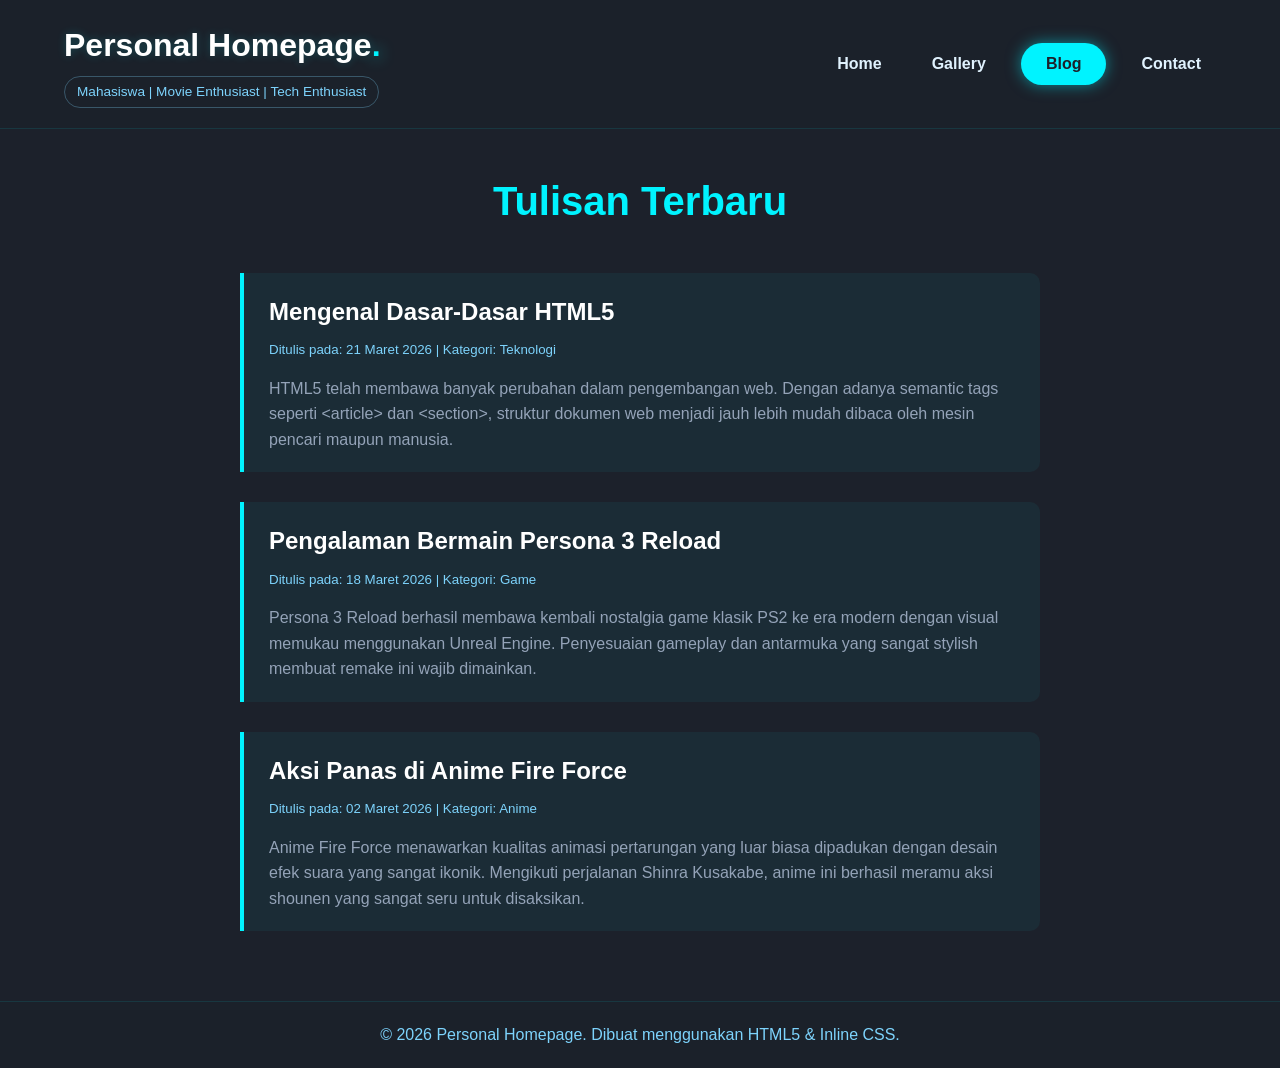
==== blog.html @ 4d1f3330 "Upload tugas web homepage" ====
<!DOCTYPE html>
<html lang="id">
<head>
    <meta charset="UTF-8">
    <meta name="viewport" content="width=device-width, initial-scale=1.0">
    <title>Blog - Personal Homepage</title>
</head>
<body style="background-color: #1c212b; color: #e0f2fe; font-family: 'Segoe UI', Tahoma, Geneva, Verdana, sans-serif; margin: 0; padding: 0; line-height: 1.6;">

    <!-- HEADER & NAVIGASI -->
    <header style="display: flex; justify-content: space-between; align-items: center; padding: 20px 5%; background-color: rgba(28, 33, 43, 0.95); border-bottom: 1px solid rgba(0, 243, 255, 0.1);">
        <div style="text-align: left;">
            <h1 style="margin: 0; font-size: 2rem; color: #ffffff; text-shadow: 0 0 10px rgba(0, 243, 255, 0.2);">
                Personal Homepage<span style="color: #00f3ff; text-shadow: 0 0 15px #00f3ff;">.</span>
            </h1>
            <p style="margin: 5px 0 0 0; color: #7dd3fc; font-size: 0.85rem; padding: 4px 12px; border: 1px solid rgba(125, 211, 252, 0.3); border-radius: 20px; display: inline-block;">
                Mahasiswa | Movie Enthusiast | Tech Enthusiast
            </p>
        </div>
        
        <nav style="display: flex; gap: 20px; align-items: center;">
            <a href="index.html" style="text-decoration: none; color: #e0f2fe; font-weight: bold; padding: 8px 15px;">Home</a>
            <a href="gallery.html" style="text-decoration: none; color: #e0f2fe; font-weight: bold; padding: 8px 15px;">Gallery</a>
            <a href="blog.html" style="text-decoration: none; color: #1c212b; background-color: #00f3ff; padding: 8px 25px; border-radius: 30px; font-weight: bold; box-shadow: 0 0 15px rgba(0, 243, 255, 0.5);">Blog</a>
            <a href="contact.html" style="text-decoration: none; color: #e0f2fe; font-weight: bold; padding: 8px 15px;">Contact</a>
        </nav>
    </header>

    <!-- KONTEN UTAMA BLOG -->
    <main style="max-width: 800px; margin: 0 auto; padding: 40px 20px; min-height: 65vh;">
        <section>
            <h2 style="color: #00f3ff; text-align: center; font-size: 2.5rem; margin-top: 0; margin-bottom: 40px;">Tulisan Terbaru</h2>
            
            <article style="border-left: 4px solid #00f3ff; padding: 20px 25px; margin-bottom: 30px; background-color: rgba(0, 243, 255, 0.05); border-radius: 0 10px 10px 0;">
                <h3 style="margin: 0 0 8px 0; color: #ffffff; font-size: 1.5rem;">Mengenal Dasar-Dasar HTML5</h3>
                <small style="color: #7dd3fc; display: block; margin-bottom: 15px;">Ditulis pada: 21 Maret 2026 | Kategori: Teknologi</small>
                <p style="color: #94a3b8; margin: 0;">HTML5 telah membawa banyak perubahan dalam pengembangan web. Dengan adanya semantic tags seperti &lt;article&gt; dan &lt;section&gt;, struktur dokumen web menjadi jauh lebih mudah dibaca oleh mesin pencari maupun manusia.</p>
            </article>

            <article style="border-left: 4px solid #00f3ff; padding: 20px 25px; margin-bottom: 30px; background-color: rgba(0, 243, 255, 0.05); border-radius: 0 10px 10px 0;">
                <h3 style="margin: 0 0 8px 0; color: #ffffff; font-size: 1.5rem;">Pengalaman Bermain Persona 3 Reload</h3>
                <small style="color: #7dd3fc; display: block; margin-bottom: 15px;">Ditulis pada: 18 Maret 2026 | Kategori: Game</small>
                <p style="color: #94a3b8; margin: 0;">Persona 3 Reload berhasil membawa kembali nostalgia game klasik PS2 ke era modern dengan visual memukau menggunakan Unreal Engine. Penyesuaian gameplay dan antarmuka yang sangat stylish membuat remake ini wajib dimainkan.</p>
            </article>

            <article style="border-left: 4px solid #00f3ff; padding: 20px 25px; margin-bottom: 30px; background-color: rgba(0, 243, 255, 0.05); border-radius: 0 10px 10px 0;">
                <h3 style="margin: 0 0 8px 0; color: #ffffff; font-size: 1.5rem;">Aksi Panas di Anime Fire Force</h3>
                <small style="color: #7dd3fc; display: block; margin-bottom: 15px;">Ditulis pada: 02 Maret 2026 | Kategori: Anime</small>
                <p style="color: #94a3b8; margin: 0;">Anime Fire Force menawarkan kualitas animasi pertarungan yang luar biasa dipadukan dengan desain efek suara yang sangat ikonik. Mengikuti perjalanan Shinra Kusakabe, anime ini berhasil meramu aksi shounen yang sangat seru untuk disaksikan.</p>
            </article>
        </section>
    </main>

    <!-- FOOTER -->
    <footer style="text-align: center; padding: 20px; background-color: rgba(28, 33, 43, 0.95); border-top: 1px solid rgba(0, 243, 255, 0.1); color: #7dd3fc;">
        <p style="margin: 0;">&copy; 2026 Personal Homepage. Dibuat menggunakan HTML5 & Inline CSS.</p>
    </footer>

</body>
</html>
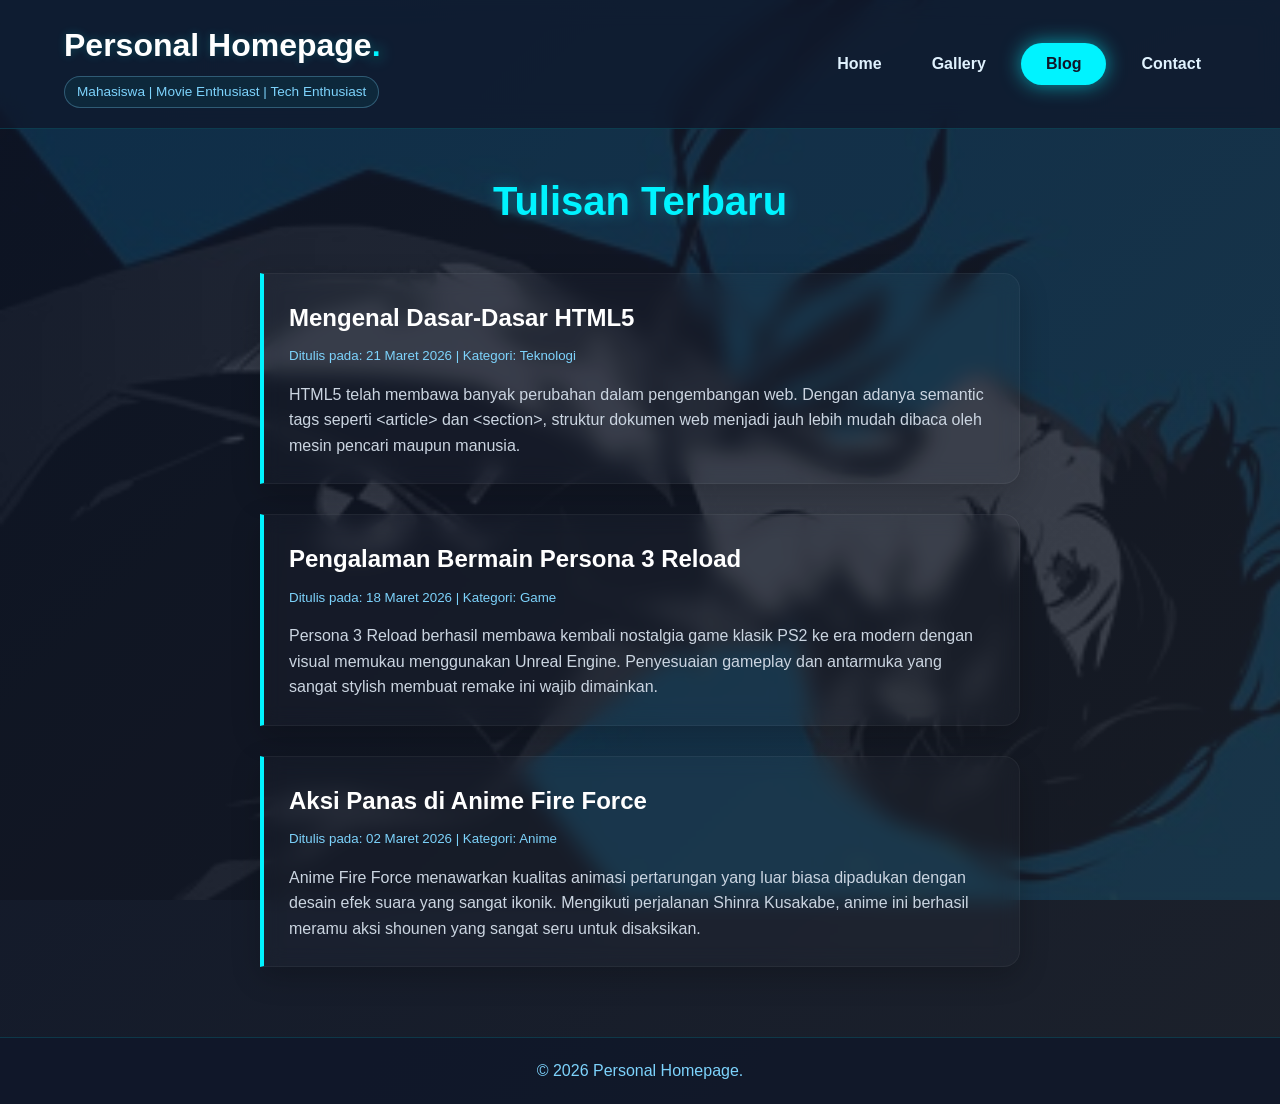
==== commit c56adb86: "update" ====
--- a/blog.html
+++ b/blog.html
@@ -5,15 +5,18 @@
     <meta name="viewport" content="width=device-width, initial-scale=1.0">
     <title>Blog - Personal Homepage</title>
 </head>
-<body style="background-color: #1c212b; color: #e0f2fe; font-family: 'Segoe UI', Tahoma, Geneva, Verdana, sans-serif; margin: 0; padding: 0; line-height: 1.6;">
+<body style="background: linear-gradient(135deg, #0f172a 0%, #1c212b 100%); color: #e0f2fe; font-family: 'Segoe UI', Tahoma, Geneva, Verdana, sans-serif; margin: 0; padding: 0; line-height: 1.6; min-height: 100vh; display: flex; flex-direction: column; position: relative; z-index: 0;">
 
-    <!-- HEADER & NAVIGASI -->
-    <header style="display: flex; justify-content: space-between; align-items: center; padding: 20px 5%; background-color: rgba(28, 33, 43, 0.95); border-bottom: 1px solid rgba(0, 243, 255, 0.1);">
+    <!-- BACKGROUND SILUET ANIME -->
+    <div style="position: fixed; top: 0; left: 0; width: 100vw; height: 100vh; z-index: -1; opacity: 0.15; pointer-events: none; background-image: url('reload.jpeg'); background-size: cover; background-position: center; background-repeat: no-repeat;"></div>
+
+    <!-- HEADER & NAVIGASI (Efek Kaca) -->
+    <header style="display: flex; justify-content: space-between; align-items: center; padding: 20px 5%; background-color: rgba(15, 23, 42, 0.75); backdrop-filter: blur(12px); -webkit-backdrop-filter: blur(12px); border-bottom: 1px solid rgba(0, 243, 255, 0.15); position: sticky; top: 0; z-index: 100;">
         <div style="text-align: left;">
             <h1 style="margin: 0; font-size: 2rem; color: #ffffff; text-shadow: 0 0 10px rgba(0, 243, 255, 0.2);">
                 Personal Homepage<span style="color: #00f3ff; text-shadow: 0 0 15px #00f3ff;">.</span>
             </h1>
-            <p style="margin: 5px 0 0 0; color: #7dd3fc; font-size: 0.85rem; padding: 4px 12px; border: 1px solid rgba(125, 211, 252, 0.3); border-radius: 20px; display: inline-block;">
+            <p style="margin: 5px 0 0 0; color: #7dd3fc; font-size: 0.85rem; padding: 4px 12px; border: 1px solid rgba(125, 211, 252, 0.3); border-radius: 20px; display: inline-block; background: rgba(0, 243, 255, 0.05);">
                 Mahasiswa | Movie Enthusiast | Tech Enthusiast
             </p>
         </div>
@@ -21,40 +24,41 @@
         <nav style="display: flex; gap: 20px; align-items: center;">
             <a href="index.html" style="text-decoration: none; color: #e0f2fe; font-weight: bold; padding: 8px 15px;">Home</a>
             <a href="gallery.html" style="text-decoration: none; color: #e0f2fe; font-weight: bold; padding: 8px 15px;">Gallery</a>
-            <a href="blog.html" style="text-decoration: none; color: #1c212b; background-color: #00f3ff; padding: 8px 25px; border-radius: 30px; font-weight: bold; box-shadow: 0 0 15px rgba(0, 243, 255, 0.5);">Blog</a>
+            <!-- Tombol Blog Aktif -->
+            <a href="blog.html" style="text-decoration: none; color: #0f172a; background-color: #00f3ff; padding: 8px 25px; border-radius: 30px; font-weight: bold; box-shadow: 0 0 20px rgba(0, 243, 255, 0.6);">Blog</a>
             <a href="contact.html" style="text-decoration: none; color: #e0f2fe; font-weight: bold; padding: 8px 15px;">Contact</a>
         </nav>
     </header>
 
     <!-- KONTEN UTAMA BLOG -->
-    <main style="max-width: 800px; margin: 0 auto; padding: 40px 20px; min-height: 65vh;">
+    <main style="max-width: 800px; margin: 0 auto; padding: 40px 20px; flex: 1; width: 100%; box-sizing: border-box;">
         <section>
-            <h2 style="color: #00f3ff; text-align: center; font-size: 2.5rem; margin-top: 0; margin-bottom: 40px;">Tulisan Terbaru</h2>
+            <h2 style="color: #00f3ff; text-align: center; font-size: 2.5rem; margin-top: 0; margin-bottom: 40px; text-shadow: 0 0 15px rgba(0, 243, 255, 0.3);">Tulisan Terbaru</h2>
             
-            <article style="border-left: 4px solid #00f3ff; padding: 20px 25px; margin-bottom: 30px; background-color: rgba(0, 243, 255, 0.05); border-radius: 0 10px 10px 0;">
+            <article style="border-left: 4px solid #00f3ff; padding: 25px; margin-bottom: 30px; background: rgba(255, 255, 255, 0.02); border-radius: 0 16px 16px 0; border-top: 1px solid rgba(255, 255, 255, 0.05); border-right: 1px solid rgba(255, 255, 255, 0.05); border-bottom: 1px solid rgba(255, 255, 255, 0.05); box-shadow: 0 10px 30px rgba(0,0,0,0.2); backdrop-filter: blur(10px); -webkit-backdrop-filter: blur(10px);">
                 <h3 style="margin: 0 0 8px 0; color: #ffffff; font-size: 1.5rem;">Mengenal Dasar-Dasar HTML5</h3>
                 <small style="color: #7dd3fc; display: block; margin-bottom: 15px;">Ditulis pada: 21 Maret 2026 | Kategori: Teknologi</small>
-                <p style="color: #94a3b8; margin: 0;">HTML5 telah membawa banyak perubahan dalam pengembangan web. Dengan adanya semantic tags seperti &lt;article&gt; dan &lt;section&gt;, struktur dokumen web menjadi jauh lebih mudah dibaca oleh mesin pencari maupun manusia.</p>
+                <p style="color: #cbd5e1; margin: 0;">HTML5 telah membawa banyak perubahan dalam pengembangan web. Dengan adanya semantic tags seperti &lt;article&gt; dan &lt;section&gt;, struktur dokumen web menjadi jauh lebih mudah dibaca oleh mesin pencari maupun manusia.</p>
             </article>
 
-            <article style="border-left: 4px solid #00f3ff; padding: 20px 25px; margin-bottom: 30px; background-color: rgba(0, 243, 255, 0.05); border-radius: 0 10px 10px 0;">
+            <article style="border-left: 4px solid #00f3ff; padding: 25px; margin-bottom: 30px; background: rgba(255, 255, 255, 0.02); border-radius: 0 16px 16px 0; border-top: 1px solid rgba(255, 255, 255, 0.05); border-right: 1px solid rgba(255, 255, 255, 0.05); border-bottom: 1px solid rgba(255, 255, 255, 0.05); box-shadow: 0 10px 30px rgba(0,0,0,0.2); backdrop-filter: blur(10px); -webkit-backdrop-filter: blur(10px);">
                 <h3 style="margin: 0 0 8px 0; color: #ffffff; font-size: 1.5rem;">Pengalaman Bermain Persona 3 Reload</h3>
                 <small style="color: #7dd3fc; display: block; margin-bottom: 15px;">Ditulis pada: 18 Maret 2026 | Kategori: Game</small>
-                <p style="color: #94a3b8; margin: 0;">Persona 3 Reload berhasil membawa kembali nostalgia game klasik PS2 ke era modern dengan visual memukau menggunakan Unreal Engine. Penyesuaian gameplay dan antarmuka yang sangat stylish membuat remake ini wajib dimainkan.</p>
+                <p style="color: #cbd5e1; margin: 0;">Persona 3 Reload berhasil membawa kembali nostalgia game klasik PS2 ke era modern dengan visual memukau menggunakan Unreal Engine. Penyesuaian gameplay dan antarmuka yang sangat stylish membuat remake ini wajib dimainkan.</p>
             </article>
 
-            <article style="border-left: 4px solid #00f3ff; padding: 20px 25px; margin-bottom: 30px; background-color: rgba(0, 243, 255, 0.05); border-radius: 0 10px 10px 0;">
+            <article style="border-left: 4px solid #00f3ff; padding: 25px; margin-bottom: 30px; background: rgba(255, 255, 255, 0.02); border-radius: 0 16px 16px 0; border-top: 1px solid rgba(255, 255, 255, 0.05); border-right: 1px solid rgba(255, 255, 255, 0.05); border-bottom: 1px solid rgba(255, 255, 255, 0.05); box-shadow: 0 10px 30px rgba(0,0,0,0.2); backdrop-filter: blur(10px); -webkit-backdrop-filter: blur(10px);">
                 <h3 style="margin: 0 0 8px 0; color: #ffffff; font-size: 1.5rem;">Aksi Panas di Anime Fire Force</h3>
                 <small style="color: #7dd3fc; display: block; margin-bottom: 15px;">Ditulis pada: 02 Maret 2026 | Kategori: Anime</small>
-                <p style="color: #94a3b8; margin: 0;">Anime Fire Force menawarkan kualitas animasi pertarungan yang luar biasa dipadukan dengan desain efek suara yang sangat ikonik. Mengikuti perjalanan Shinra Kusakabe, anime ini berhasil meramu aksi shounen yang sangat seru untuk disaksikan.</p>
+                <p style="color: #cbd5e1; margin: 0;">Anime Fire Force menawarkan kualitas animasi pertarungan yang luar biasa dipadukan dengan desain efek suara yang sangat ikonik. Mengikuti perjalanan Shinra Kusakabe, anime ini berhasil meramu aksi shounen yang sangat seru untuk disaksikan.</p>
             </article>
         </section>
     </main>
 
     <!-- FOOTER -->
-    <footer style="text-align: center; padding: 20px; background-color: rgba(28, 33, 43, 0.95); border-top: 1px solid rgba(0, 243, 255, 0.1); color: #7dd3fc;">
-        <p style="margin: 0;">&copy; 2026 Personal Homepage. Dibuat menggunakan HTML5 & Inline CSS.</p>
+    <footer style="text-align: center; padding: 20px; background-color: rgba(15, 23, 42, 0.8); border-top: 1px solid rgba(0, 243, 255, 0.15); color: #7dd3fc;">
+        <p style="margin: 0;">&copy; 2026 Personal Homepage.</p>
     </footer>
 
 </body>
-</html>
+</html>
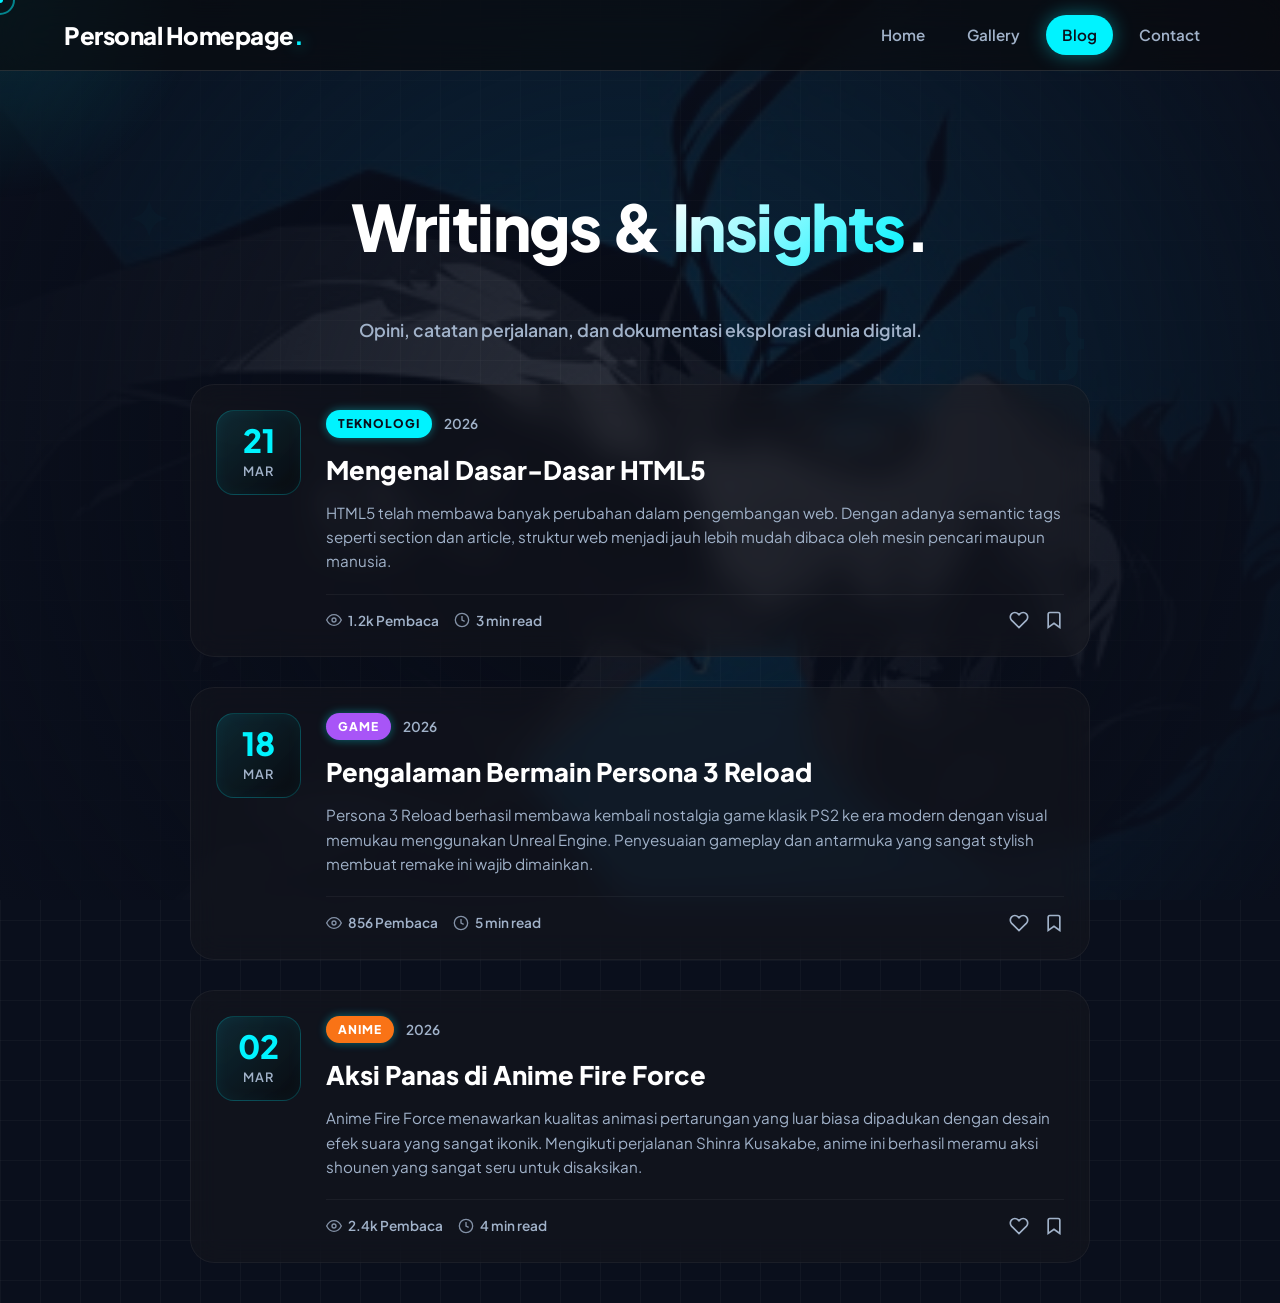
==== commit e1d02f87: "Update Besar" ====
--- a/blog.html
+++ b/blog.html
@@ -3,62 +3,233 @@
 <head>
     <meta charset="UTF-8">
     <meta name="viewport" content="width=device-width, initial-scale=1.0">
-    <title>Blog - Personal Homepage</title>
+    <title>Blog - Personal Homepage.</title>
+    <link rel="stylesheet" href="style.css">
+    <script src="script.js" defer></script>
+    
+    <!-- CSS KHUSUS HALAMAN BLOG UNTUK TAMPILAN MODERN -->
+    <style>
+        .blog-container {
+            display: flex; flex-direction: column; gap: 30px;
+            max-width: 900px; margin: 0 auto; position: relative; z-index: 2;
+        }
+
+        .blog-card {
+            display: flex; gap: 25px; background: rgba(25, 25, 30, 0.4);
+            border: 1px solid rgba(255, 255, 255, 0.05); border-radius: 24px;
+            padding: 25px; backdrop-filter: blur(15px);
+            transition: all 0.4s cubic-bezier(0.175, 0.885, 0.32, 1.275);
+            position: relative; overflow: hidden; text-decoration: none;
+        }
+
+        .blog-card::before {
+            content: ""; position: absolute; top: 0; left: 0; width: 100%; height: 100%;
+            background: linear-gradient(45deg, transparent, rgba(0, 243, 255, 0.08), transparent);
+            transform: translateX(-100%); transition: transform 0.6s ease;
+        }
+
+        .blog-card:hover {
+            transform: translateY(-8px) scale(1.02);
+            border-color: rgba(0, 243, 255, 0.3);
+            box-shadow: 0 15px 35px rgba(0, 0, 0, 0.5), 0 0 20px rgba(0, 243, 255, 0.15);
+        }
+
+        .blog-card:hover::before { transform: translateX(100%); }
+
+        .blog-date {
+            flex-shrink: 0; width: 85px; height: 85px;
+            background: linear-gradient(135deg, rgba(0, 243, 255, 0.1) 0%, rgba(0,0,0,0.4) 100%);
+            border: 1px solid rgba(0, 243, 255, 0.2); border-radius: 18px;
+            display: flex; flex-direction: column; justify-content: center;
+            align-items: center; text-align: center; box-shadow: inset 0 0 15px rgba(0, 243, 255, 0.05);
+        }
+        .blog-date span.day { font-size: 2rem; font-weight: 800; color: var(--neon-cyan); line-height: 1; }
+        .blog-date span.month { font-size: 0.8rem; font-weight: 600; color: var(--text-dim); text-transform: uppercase; margin-top: 5px; letter-spacing: 1px;}
+
+        .blog-content { flex-grow: 1; display: flex; flex-direction: column; justify-content: center; }
+        .blog-meta { display: flex; gap: 12px; margin-bottom: 12px; align-items: center; }
+        
+        .blog-category {
+            font-size: 0.75rem; font-weight: 800; color: var(--bg-dark);
+            background: var(--neon-cyan); padding: 4px 12px; border-radius: 20px;
+            text-transform: uppercase; letter-spacing: 1px; box-shadow: 0 0 10px rgba(0, 243, 255, 0.4);
+        }
+
+        .blog-year { font-size: 0.85rem; color: var(--text-dim); font-weight: 600; }
+        .blog-title { font-size: 1.6rem; font-weight: 800; color: var(--text-main); margin: 0 0 10px 0; transition: 0.3s; }
+        .blog-card:hover .blog-title { color: var(--neon-cyan); }
+        .blog-excerpt { color: var(--text-dim); font-size: 0.95rem; line-height: 1.6; margin: 0 0 15px 0; }
+
+        /* PANEL ENGAGEMENT BARU (Pengganti Tombol Baca Artikel) */
+        .blog-footer {
+            display: flex; justify-content: space-between; align-items: center;
+            margin-top: 5px; padding-top: 15px; border-top: 1px solid rgba(255, 255, 255, 0.05);
+        }
+        
+        .blog-stats {
+            display: flex; gap: 15px; color: var(--text-dim); font-size: 0.85rem; font-weight: 600; align-items: center;
+        }
+        .stat-item { display: flex; align-items: center; gap: 6px; }
+        .stat-item svg { width: 16px; height: 16px; opacity: 0.8; }
+        
+        .blog-engagement { display: flex; gap: 15px; }
+        .blog-engagement svg {
+            width: 20px; height: 20px; color: var(--text-dim); cursor: none; transition: 0.3s;
+        }
+        /* Interaksi saat ikon disorot */
+        .blog-engagement svg:hover {
+            color: var(--neon-cyan); transform: scale(1.2); filter: drop-shadow(0 0 8px var(--neon-cyan));
+        }
+
+        @media (max-width: 600px) {
+            .blog-card { flex-direction: column; gap: 15px; }
+            .blog-date { width: max-content; height: auto; padding: 10px 20px; flex-direction: row; gap: 10px; border-radius: 12px; }
+            .blog-date span.month { margin-top: 0; }
+        }
+    </style>
 </head>
-<body style="background: linear-gradient(135deg, #0f172a 0%, #1c212b 100%); color: #e0f2fe; font-family: 'Segoe UI', Tahoma, Geneva, Verdana, sans-serif; margin: 0; padding: 0; line-height: 1.6; min-height: 100vh; display: flex; flex-direction: column; position: relative; z-index: 0;">
-
-    <!-- BACKGROUND SILUET ANIME -->
-    <div style="position: fixed; top: 0; left: 0; width: 100vw; height: 100vh; z-index: -1; opacity: 0.15; pointer-events: none; background-image: url('reload.jpeg'); background-size: cover; background-position: center; background-repeat: no-repeat;"></div>
-
-    <!-- HEADER & NAVIGASI (Efek Kaca) -->
-    <header style="display: flex; justify-content: space-between; align-items: center; padding: 20px 5%; background-color: rgba(15, 23, 42, 0.75); backdrop-filter: blur(12px); -webkit-backdrop-filter: blur(12px); border-bottom: 1px solid rgba(0, 243, 255, 0.15); position: sticky; top: 0; z-index: 100;">
-        <div style="text-align: left;">
-            <h1 style="margin: 0; font-size: 2rem; color: #ffffff; text-shadow: 0 0 10px rgba(0, 243, 255, 0.2);">
-                Personal Homepage<span style="color: #00f3ff; text-shadow: 0 0 15px #00f3ff;">.</span>
-            </h1>
-            <p style="margin: 5px 0 0 0; color: #7dd3fc; font-size: 0.85rem; padding: 4px 12px; border: 1px solid rgba(125, 211, 252, 0.3); border-radius: 20px; display: inline-block; background: rgba(0, 243, 255, 0.05);">
-                Mahasiswa | Movie Enthusiast | Tech Enthusiast
-            </p>
+<body>
+
+    <div class="cursor-dot"></div>
+    <div class="cursor-outline"></div>
+    <div class="cursor-glow"></div>
+
+    <div class="floating-shapes">
+        <div class="shape shape-1" style="color: rgba(0, 243, 255, 0.05);">✦</div>
+        <div class="shape shape-2" style="color: rgba(255, 255, 255, 0.03);">/&gt;</div>
+        <div class="shape shape-3" style="color: rgba(0, 243, 255, 0.05); font-size: 5rem;">{ }</div>
+        <div class="shape shape-4" style="color: rgba(255, 255, 255, 0.02);">#</div>
+    </div>
+
+    <div style="position: fixed; top: 0; left: 0; width: 100vw; height: 100vh; z-index: 0; opacity: 0.15; pointer-events: none; background-image: url('reload.jpeg'); background-size: cover; background-position: center;"></div>
+    <div style="position: fixed; top: 0; left: 0; width: 100vw; height: 100vh; z-index: 0; pointer-events: none; background: radial-gradient(circle at 50% 50%, transparent 0%, var(--bg-dark) 100%);"></div>
+
+    <header class="glass-nav">
+        <div class="logo">
+            <h1 class="magnetic">Personal Homepage<span>.</span></h1>
         </div>
-        
-        <nav style="display: flex; gap: 20px; align-items: center;">
-            <a href="index.html" style="text-decoration: none; color: #e0f2fe; font-weight: bold; padding: 8px 15px;">Home</a>
-            <a href="gallery.html" style="text-decoration: none; color: #e0f2fe; font-weight: bold; padding: 8px 15px;">Gallery</a>
-            <!-- Tombol Blog Aktif -->
-            <a href="blog.html" style="text-decoration: none; color: #0f172a; background-color: #00f3ff; padding: 8px 25px; border-radius: 30px; font-weight: bold; box-shadow: 0 0 20px rgba(0, 243, 255, 0.6);">Blog</a>
-            <a href="contact.html" style="text-decoration: none; color: #e0f2fe; font-weight: bold; padding: 8px 15px;">Contact</a>
+        <nav>
+            <ul class="nav-links">
+                <li><a href="index.html" class="magnetic">Home</a></li>
+                <li><a href="gallery.html" class="magnetic">Gallery</a></li>
+                <li><a href="blog.html" class="active magnetic">Blog</a></li>
+                <li><a href="contact.html" class="magnetic">Contact</a></li>
+            </ul>
         </nav>
     </header>
 
-    <!-- KONTEN UTAMA BLOG -->
-    <main style="max-width: 800px; margin: 0 auto; padding: 40px 20px; flex: 1; width: 100%; box-sizing: border-box;">
-        <section>
-            <h2 style="color: #00f3ff; text-align: center; font-size: 2.5rem; margin-top: 0; margin-bottom: 40px; text-shadow: 0 0 15px rgba(0, 243, 255, 0.3);">Tulisan Terbaru</h2>
+    <main class="container" style="padding-top: 60px;">
+        <section class="hero fade-up">
+            <h2 class="hero-title">Writings & <span class="gradient-text">Insights</span>.</h2>
+            <p class="hero-subtitle">Opini, catatan perjalanan, dan dokumentasi eksplorasi dunia digital.</p>
+        </section>
+
+        <section class="blog-container">
             
-            <article style="border-left: 4px solid #00f3ff; padding: 25px; margin-bottom: 30px; background: rgba(255, 255, 255, 0.02); border-radius: 0 16px 16px 0; border-top: 1px solid rgba(255, 255, 255, 0.05); border-right: 1px solid rgba(255, 255, 255, 0.05); border-bottom: 1px solid rgba(255, 255, 255, 0.05); box-shadow: 0 10px 30px rgba(0,0,0,0.2); backdrop-filter: blur(10px); -webkit-backdrop-filter: blur(10px);">
-                <h3 style="margin: 0 0 8px 0; color: #ffffff; font-size: 1.5rem;">Mengenal Dasar-Dasar HTML5</h3>
-                <small style="color: #7dd3fc; display: block; margin-bottom: 15px;">Ditulis pada: 21 Maret 2026 | Kategori: Teknologi</small>
-                <p style="color: #cbd5e1; margin: 0;">HTML5 telah membawa banyak perubahan dalam pengembangan web. Dengan adanya semantic tags seperti &lt;article&gt; dan &lt;section&gt;, struktur dokumen web menjadi jauh lebih mudah dibaca oleh mesin pencari maupun manusia.</p>
+            <!-- ARTIKEL 1 -->
+            <article class="blog-card fade-up delay-1 magnetic-card">
+                <div class="blog-date">
+                    <span class="day">21</span>
+                    <span class="month">Mar</span>
+                </div>
+                <div class="blog-content">
+                    <div class="blog-meta">
+                        <span class="blog-category">Teknologi</span>
+                        <span class="blog-year">2026</span>
+                    </div>
+                    <h3 class="blog-title">Mengenal Dasar-Dasar HTML5</h3>
+                    <p class="blog-excerpt">HTML5 telah membawa banyak perubahan dalam pengembangan web. Dengan adanya semantic tags seperti section dan article, struktur web menjadi jauh lebih mudah dibaca oleh mesin pencari maupun manusia.</p>
+                    
+                    <!-- FOOTER ENGAGEMENT BARU -->
+                    <div class="blog-footer">
+                        <div class="blog-stats">
+                            <div class="stat-item">
+                                <svg viewBox="0 0 24 24" fill="none" stroke="currentColor" stroke-width="2"><path d="M1 12s4-8 11-8 11 8 11 8-4 8-11 8-11-8-11-8z"></path><circle cx="12" cy="12" r="3"></circle></svg>
+                                1.2k Pembaca
+                            </div>
+                            <div class="stat-item">
+                                <svg viewBox="0 0 24 24" fill="none" stroke="currentColor" stroke-width="2"><circle cx="12" cy="12" r="10"></circle><polyline points="12 6 12 12 16 14"></polyline></svg>
+                                3 min read
+                            </div>
+                        </div>
+                        <div class="blog-engagement">
+                            <svg class="magnetic" viewBox="0 0 24 24" fill="none" stroke="currentColor" stroke-width="2"><path d="M20.84 4.61a5.5 5.5 0 0 0-7.78 0L12 5.67l-1.06-1.06a5.5 5.5 0 0 0-7.78 7.78l1.06 1.06L12 21.23l7.78-7.78 1.06-1.06a5.5 5.5 0 0 0 0-7.78z"></path></svg>
+                            <svg class="magnetic" viewBox="0 0 24 24" fill="none" stroke="currentColor" stroke-width="2"><path d="M19 21l-7-5-7 5V5a2 2 0 0 1 2-2h10a2 2 0 0 1 2 2z"></path></svg>
+                        </div>
+                    </div>
+                </div>
             </article>
 
-            <article style="border-left: 4px solid #00f3ff; padding: 25px; margin-bottom: 30px; background: rgba(255, 255, 255, 0.02); border-radius: 0 16px 16px 0; border-top: 1px solid rgba(255, 255, 255, 0.05); border-right: 1px solid rgba(255, 255, 255, 0.05); border-bottom: 1px solid rgba(255, 255, 255, 0.05); box-shadow: 0 10px 30px rgba(0,0,0,0.2); backdrop-filter: blur(10px); -webkit-backdrop-filter: blur(10px);">
-                <h3 style="margin: 0 0 8px 0; color: #ffffff; font-size: 1.5rem;">Pengalaman Bermain Persona 3 Reload</h3>
-                <small style="color: #7dd3fc; display: block; margin-bottom: 15px;">Ditulis pada: 18 Maret 2026 | Kategori: Game</small>
-                <p style="color: #cbd5e1; margin: 0;">Persona 3 Reload berhasil membawa kembali nostalgia game klasik PS2 ke era modern dengan visual memukau menggunakan Unreal Engine. Penyesuaian gameplay dan antarmuka yang sangat stylish membuat remake ini wajib dimainkan.</p>
+            <!-- ARTIKEL 2 -->
+            <article class="blog-card fade-up delay-2 magnetic-card">
+                <div class="blog-date">
+                    <span class="day">18</span>
+                    <span class="month">Mar</span>
+                </div>
+                <div class="blog-content">
+                    <div class="blog-meta">
+                        <span class="blog-category" style="background: #a855f7; color: white;">Game</span>
+                        <span class="blog-year">2026</span>
+                    </div>
+                    <h3 class="blog-title">Pengalaman Bermain Persona 3 Reload</h3>
+                    <p class="blog-excerpt">Persona 3 Reload berhasil membawa kembali nostalgia game klasik PS2 ke era modern dengan visual memukau menggunakan Unreal Engine. Penyesuaian gameplay dan antarmuka yang sangat stylish membuat remake ini wajib dimainkan.</p>
+                    
+                    <!-- FOOTER ENGAGEMENT BARU -->
+                    <div class="blog-footer">
+                        <div class="blog-stats">
+                            <div class="stat-item">
+                                <svg viewBox="0 0 24 24" fill="none" stroke="currentColor" stroke-width="2"><path d="M1 12s4-8 11-8 11 8 11 8-4 8-11 8-11-8-11-8z"></path><circle cx="12" cy="12" r="3"></circle></svg>
+                                856 Pembaca
+                            </div>
+                            <div class="stat-item">
+                                <svg viewBox="0 0 24 24" fill="none" stroke="currentColor" stroke-width="2"><circle cx="12" cy="12" r="10"></circle><polyline points="12 6 12 12 16 14"></polyline></svg>
+                                5 min read
+                            </div>
+                        </div>
+                        <div class="blog-engagement">
+                            <svg class="magnetic" viewBox="0 0 24 24" fill="none" stroke="currentColor" stroke-width="2"><path d="M20.84 4.61a5.5 5.5 0 0 0-7.78 0L12 5.67l-1.06-1.06a5.5 5.5 0 0 0-7.78 7.78l1.06 1.06L12 21.23l7.78-7.78 1.06-1.06a5.5 5.5 0 0 0 0-7.78z"></path></svg>
+                            <svg class="magnetic" viewBox="0 0 24 24" fill="none" stroke="currentColor" stroke-width="2"><path d="M19 21l-7-5-7 5V5a2 2 0 0 1 2-2h10a2 2 0 0 1 2 2z"></path></svg>
+                        </div>
+                    </div>
+                </div>
             </article>
 
-            <article style="border-left: 4px solid #00f3ff; padding: 25px; margin-bottom: 30px; background: rgba(255, 255, 255, 0.02); border-radius: 0 16px 16px 0; border-top: 1px solid rgba(255, 255, 255, 0.05); border-right: 1px solid rgba(255, 255, 255, 0.05); border-bottom: 1px solid rgba(255, 255, 255, 0.05); box-shadow: 0 10px 30px rgba(0,0,0,0.2); backdrop-filter: blur(10px); -webkit-backdrop-filter: blur(10px);">
-                <h3 style="margin: 0 0 8px 0; color: #ffffff; font-size: 1.5rem;">Aksi Panas di Anime Fire Force</h3>
-                <small style="color: #7dd3fc; display: block; margin-bottom: 15px;">Ditulis pada: 02 Maret 2026 | Kategori: Anime</small>
-                <p style="color: #cbd5e1; margin: 0;">Anime Fire Force menawarkan kualitas animasi pertarungan yang luar biasa dipadukan dengan desain efek suara yang sangat ikonik. Mengikuti perjalanan Shinra Kusakabe, anime ini berhasil meramu aksi shounen yang sangat seru untuk disaksikan.</p>
+            <!-- ARTIKEL 3 -->
+            <article class="blog-card fade-up delay-3 magnetic-card">
+                <div class="blog-date">
+                    <span class="day">02</span>
+                    <span class="month">Mar</span>
+                </div>
+                <div class="blog-content">
+                    <div class="blog-meta">
+                        <span class="blog-category" style="background: #f97316; color: white;">Anime</span>
+                        <span class="blog-year">2026</span>
+                    </div>
+                    <h3 class="blog-title">Aksi Panas di Anime Fire Force</h3>
+                    <p class="blog-excerpt">Anime Fire Force menawarkan kualitas animasi pertarungan yang luar biasa dipadukan dengan desain efek suara yang sangat ikonik. Mengikuti perjalanan Shinra Kusakabe, anime ini berhasil meramu aksi shounen yang sangat seru untuk disaksikan.</p>
+                    
+                    <!-- FOOTER ENGAGEMENT BARU -->
+                    <div class="blog-footer">
+                        <div class="blog-stats">
+                            <div class="stat-item">
+                                <svg viewBox="0 0 24 24" fill="none" stroke="currentColor" stroke-width="2"><path d="M1 12s4-8 11-8 11 8 11 8-4 8-11 8-11-8-11-8z"></path><circle cx="12" cy="12" r="3"></circle></svg>
+                                2.4k Pembaca
+                            </div>
+                            <div class="stat-item">
+                                <svg viewBox="0 0 24 24" fill="none" stroke="currentColor" stroke-width="2"><circle cx="12" cy="12" r="10"></circle><polyline points="12 6 12 12 16 14"></polyline></svg>
+                                4 min read
+                            </div>
+                        </div>
+                        <div class="blog-engagement">
+                            <svg class="magnetic" viewBox="0 0 24 24" fill="none" stroke="currentColor" stroke-width="2"><path d="M20.84 4.61a5.5 5.5 0 0 0-7.78 0L12 5.67l-1.06-1.06a5.5 5.5 0 0 0-7.78 7.78l1.06 1.06L12 21.23l7.78-7.78 1.06-1.06a5.5 5.5 0 0 0 0-7.78z"></path></svg>
+                            <svg class="magnetic" viewBox="0 0 24 24" fill="none" stroke="currentColor" stroke-width="2"><path d="M19 21l-7-5-7 5V5a2 2 0 0 1 2-2h10a2 2 0 0 1 2 2z"></path></svg>
+                        </div>
+                    </div>
+                </div>
             </article>
+
         </section>
     </main>
 
-    <!-- FOOTER -->
-    <footer style="text-align: center; padding: 20px; background-color: rgba(15, 23, 42, 0.8); border-top: 1px solid rgba(0, 243, 255, 0.15); color: #7dd3fc;">
-        <p style="margin: 0;">&copy; 2026 Personal Homepage.</p>
-    </footer>
-
 </body>
 </html>
--- a/style.css
+++ b/style.css
@@ -0,0 +1,280 @@
+@import url('https://fonts.googleapis.com/css2?family=Plus+Jakarta+Sans:wght@400;600;800&display=swap');
+
+:root {
+    /* Warna dasar diubah menjadi Midnight Blue yang lebih terang dibanding hitam pekat */
+    --bg-dark: #0a0f1c; 
+    /* Kotak kaca dibuat lebih transparan dan lebih cerah */
+    --surface: rgba(255, 255, 255, 0.05);
+    --surface-border: rgba(255, 255, 255, 0.12);
+    --neon-cyan: #00f3ff;
+    --text-main: #ffffff;
+    --text-dim: #a1b2c9; /* Abu-abu kebiruan agar lebih terang */
+}
+
+* { box-sizing: border-box; margin: 0; padding: 0; }
+
+/* HILANGKAN KURSOR DEFAULT DI PC */
+@media (pointer: fine) {
+    body, a, button, .magnetic { cursor: none !important; }
+}
+
+body {
+    background-color: var(--bg-dark); color: var(--text-main); font-family: 'Plus Jakarta Sans', sans-serif;
+    line-height: 1.6; min-height: 100vh; overflow-x: hidden;
+    /* Grid background dipertahankan tapi disesuaikan */
+    background-image: 
+        linear-gradient(rgba(255, 255, 255, 0.03) 1px, transparent 1px), 
+        linear-gradient(90deg, rgba(255, 255, 255, 0.03) 1px, transparent 1px);
+    background-size: 40px 40px;
+}
+
+.container { max-width: 1100px; margin: 0 auto; padding: 40px 20px; position: relative; z-index: 2; }
+
+/* CUSTOM CURSOR STYLING */
+.cursor-dot, .cursor-outline {
+    position: fixed; top: 0; left: 0; transform: translate(-50%, -50%);
+    border-radius: 50%; z-index: 9999; pointer-events: none;
+}
+.cursor-dot { width: 6px; height: 6px; background-color: var(--neon-cyan); }
+.cursor-outline { 
+    width: 30px; height: 30px; border: 2px solid rgba(0, 243, 255, 0.5); 
+    transition: width 0.2s ease-out, height 0.2s ease-out, background-color 0.2s ease-out; 
+}
+.cursor-glow {
+    position: fixed; top: 0; left: 0; width: 400px; height: 400px;
+    background: radial-gradient(circle closest-side, rgba(0, 243, 255, 0.12), transparent);
+    border-radius: 50%; transform: translate(-50%, -50%); pointer-events: none; z-index: 1;
+}
+
+/* KETIKA KURSOR HOVER KE ELEMEN MAGNETIC */
+.cursor-outline.hover-active { width: 60px; height: 60px; background-color: rgba(0, 243, 255, 0.1); border-color: transparent; }
+
+/* NAVIGASI KACA */
+.glass-nav {
+    display: flex; justify-content: space-between; align-items: center; padding: 15px 5%;
+    background: rgba(9, 9, 11, 0.6); backdrop-filter: blur(20px); -webkit-backdrop-filter: blur(20px);
+    border-bottom: 1px solid var(--surface-border); position: sticky; top: 0; z-index: 1000;
+}
+.logo h1 { font-size: 1.5rem; font-weight: 800; letter-spacing: -0.5px; display: inline-block; }
+.logo span { color: var(--neon-cyan); text-shadow: 0 0 15px var(--neon-cyan); }
+.nav-links { list-style: none; display: flex; gap: 10px; }
+.nav-links a { text-decoration: none; color: var(--text-dim); font-weight: 600; font-size: 0.95rem; padding: 8px 16px; border-radius: 20px; transition: 0.3s; display: inline-block;}
+.nav-links a:hover { color: var(--text-main); background: var(--surface); }
+.nav-links a.active { color: var(--bg-dark); background: var(--neon-cyan); box-shadow: 0 0 20px rgba(0, 243, 255, 0.4); }
+
+/* HERO SECTION & TYPING EFFECT */
+.hero { text-align: center; margin: 60px 0 40px 0; display: flex; flex-direction: column; align-items: center; gap: 15px; }
+.hero-badge { font-size: 0.85rem; font-weight: 600; color: var(--neon-cyan); background: rgba(0, 243, 255, 0.1); padding: 6px 16px; border-radius: 30px; border: 1px solid rgba(0, 243, 255, 0.2); display: inline-block; }
+.hero-title { font-size: clamp(2.5rem, 5vw, 4.5rem); font-weight: 800; line-height: 1.1; letter-spacing: -1.5px; min-height: 110px; }
+.gradient-text { background: linear-gradient(135deg, #ffffff 0%, var(--neon-cyan) 100%); -webkit-background-clip: text; background-clip: text; -webkit-text-fill-color: transparent; }
+.cursor-blink { font-weight: 400; color: var(--neon-cyan); animation: blink 1s step-end infinite; }
+@keyframes blink { 0%, 100% { opacity: 1; } 50% { opacity: 0; } }
+
+.hero-subtitle { font-size: 1.1rem; color: var(--text-dim); font-weight: 600; }
+.hero-desc { max-width: 600px; color: var(--text-dim); font-size: 0.95rem; }
+
+/* SKILL TAGS */
+.hero-skills { display: flex; gap: 10px; justify-content: center; flex-wrap: wrap; margin-top: 15px; }
+.skill-tag { padding: 8px 16px; background: var(--surface); border: 1px solid var(--surface-border); border-radius: 8px; font-size: 0.85rem; font-weight: 600; color: var(--text-dim); transition: box-shadow 0.3s, color 0.3s; display: inline-block; }
+.skill-tag:hover { border-color: var(--neon-cyan); color: var(--neon-cyan); box-shadow: 0 0 15px rgba(0, 243, 255, 0.2); }
+
+/* FLOATING & MARQUEE */
+.marquee-container { width: 100%; overflow: hidden; background: var(--surface); border-top: 1px solid var(--surface-border); border-bottom: 1px solid var(--surface-border); padding: 15px 0; margin-bottom: 60px; position: relative; z-index: 2; }
+.marquee-content { display: flex; white-space: nowrap; gap: 30px; font-weight: 800; font-size: 1.2rem; color: var(--surface-border); animation: scrollText 15s linear infinite; letter-spacing: 2px; }
+.marquee-content span { transition: 0.3s; }
+.marquee-content:hover span { color: var(--neon-cyan); text-shadow: 0 0 10px rgba(0, 243, 255, 0.3); }
+@keyframes scrollText { 0% { transform: translateX(0); } 100% { transform: translateX(-50%); } }
+
+.floating-shapes { position: fixed; top: 0; left: 0; width: 100%; height: 100%; pointer-events: none; z-index: 0; overflow: hidden; }
+.shape { position: absolute; color: rgba(255, 255, 255, 0.05); font-weight: 800; font-size: 2rem; animation: floatShape 10s ease-in-out infinite alternate; }
+.shape-1 { top: 20%; left: 10%; font-size: 3rem; } .shape-2 { top: 70%; left: 15%; animation-delay: 2s; }
+.shape-3 { top: 30%; right: 15%; font-size: 4rem; animation-delay: 1s; } .shape-4 { top: 60%; right: 10%; animation-delay: 3s; }
+.shape-5 { top: 85%; left: 50%; font-size: 2.5rem; animation-delay: 4s; }
+@keyframes floatShape { 0% { transform: translateY(0) rotate(0deg); } 100% { transform: translateY(-30px) rotate(15deg); } }
+
+/* BENTO BOX GRID */
+.bento-grid { display: grid; grid-template-columns: repeat(auto-fit, minmax(300px, 1fr)); gap: 20px; }
+.bento-card { background: var(--surface); border: 1px solid var(--surface-border); border-radius: 24px; padding: 30px; backdrop-filter: blur(10px); transition: all 0.2s ease; display: flex; flex-direction: column; gap: 15px; position: relative; overflow: hidden; }
+.bento-card:hover { border-color: rgba(0, 243, 255, 0.3); box-shadow: 0 20px 40px rgba(0, 0, 0, 0.4); }
+.bento-icon { width: 50px; height: 50px; background: rgba(255, 255, 255, 0.05); border-radius: 14px; display: flex; justify-content: center; align-items: center; color: var(--text-main); border: 1px solid var(--surface-border); }
+.code-icon { color: var(--neon-cyan); }
+.bento-card h3 { font-size: 1.8rem; font-weight: 800; }
+.dim-text { color: var(--text-dim); font-weight: 400; }
+.bento-card p { color: var(--text-dim); font-size: 0.95rem; flex-grow: 1; }
+.bento-profile-img { width: 80px; height: 80px; border-radius: 16px; object-fit: cover; margin-top: 10px; border: 2px solid var(--surface-border); }
+.center-art { display: flex; justify-content: center; align-items: center; background: linear-gradient(135deg, rgba(255,255,255,0.02) 0%, rgba(0,243,255,0.05) 100%); min-height: 200px; }
+.glowing-orb { width: 100px; height: 100px; border-radius: 50%; background: rgba(0, 243, 255, 0.1); display: flex; justify-content: center; align-items: center; box-shadow: 0 0 30px rgba(0, 243, 255, 0.2), inset 0 0 20px rgba(0, 243, 255, 0.2); animation: pulse 3s infinite alternate; }
+
+.fade-up { opacity: 0; transform: translateY(30px); transition: opacity 0.8s ease-out, transform 0.8s ease-out; }
+.fade-up.visible { opacity: 1; transform: translateY(0); }
+.delay-1 { transition-delay: 0.1s; } .delay-2 { transition-delay: 0.2s; } .delay-3 { transition-delay: 0.3s; }
+
+/* =========================================
+   TAMBAHAN VISUAL KARTU BENTO (PREMIUM UPGRADE)
+========================================= */
+
+/* Mengatur agar konten tetap di atas cahaya senter */
+.card-content {
+    position: relative;
+    z-index: 2;
+    display: flex;
+    flex-direction: column;
+    height: 100%;
+}
+
+/* Header Kartu & Badge */
+.bento-header {
+    display: flex;
+    justify-content: space-between;
+    align-items: flex-start;
+    margin-bottom: 15px;
+}
+.bento-badge {
+    background: rgba(255, 255, 255, 0.05);
+    color: var(--text-dim);
+    padding: 4px 12px;
+    border-radius: 20px;
+    font-size: 0.75rem;
+    font-weight: 800;
+    letter-spacing: 1px;
+    text-transform: uppercase;
+    border: 1px solid var(--surface-border);
+}
+.dev-badge {
+    color: var(--neon-cyan);
+    background: rgba(0, 243, 255, 0.05);
+    border-color: rgba(0, 243, 255, 0.2);
+}
+
+/* Tag Keahlian di dalam Kartu */
+.card-tags {
+    display: flex;
+    gap: 8px;
+    flex-wrap: wrap;
+    margin-top: auto; /* Mendorong tag ke bagian paling bawah kartu */
+    padding-top: 20px;
+}
+.card-tags span {
+    background: rgba(0, 0, 0, 0.3);
+    color: var(--text-dim);
+    padding: 5px 10px;
+    border-radius: 6px;
+    font-size: 0.8rem;
+    font-weight: 600;
+    border: 1px solid rgba(255, 255, 255, 0.05);
+}
+
+/* Footer Kartu Coder */
+.coder-footer {
+    display: flex;
+    justify-content: space-between;
+    align-items: flex-end;
+    margin-top: auto;
+    padding-top: 15px;
+}
+.coder-footer .bento-profile-img {
+    margin: 0; /* Mereset margin lama */
+    width: 60px;
+    height: 60px;
+    border-radius: 12px;
+    filter: grayscale(20%);
+    transition: 0.3s;
+}
+.bento-card:hover .bento-profile-img {
+    filter: grayscale(0%);
+    border-color: var(--neon-cyan);
+}
+
+/* Efek Radar di Kartu Tengah */
+.radar-wrapper {
+    display: flex;
+    flex-direction: column;
+    justify-content: center;
+    align-items: center;
+    width: 100%;
+    height: 100%;
+}
+.radar-ring {
+    position: absolute;
+    border-radius: 50%;
+    border: 1px dashed rgba(0, 243, 255, 0.15);
+    animation: spin 20s linear infinite;
+    pointer-events: none;
+}
+.ring-1 { width: 140px; height: 140px; }
+.ring-2 { width: 220px; height: 220px; border: 1px solid rgba(255, 255, 255, 0.03); animation-direction: reverse; }
+.ring-3 { width: 300px; height: 300px; border-style: dotted; animation-duration: 30s; }
+
+.center-label {
+    margin-top: 30px;
+    font-size: 0.8rem;
+    font-weight: 800;
+    letter-spacing: 3px;
+    color: var(--neon-cyan);
+    opacity: 0.7;
+}
+
+@keyframes spin { 100% { transform: rotate(360deg); } }
+
+/* Cahaya Senter (Spotlight) Dalam Kartu */
+.card-glow {
+    position: absolute;
+    width: 300px;
+    height: 300px;
+    background: radial-gradient(circle, rgba(0, 243, 255, 0.08), transparent 60%);
+    border-radius: 50%;
+    pointer-events: none;
+    transform: translate(-50%, -50%);
+    opacity: 0;
+    transition: opacity 0.3s ease;
+    z-index: 1;
+}
+.bento-card:hover .card-glow {
+    opacity: 1;
+}
+
+/* =========================================
+   AMBIENT AURORA GLOW (EFEK WARNA ELEGAN)
+========================================= */
+.aurora-bg {
+    position: fixed;
+    top: 0; left: 0; width: 100vw; height: 100vh;
+    z-index: 0; pointer-events: none; overflow: hidden;
+}
+
+.aurora-glow {
+    position: absolute;
+    border-radius: 50%;
+    filter: blur(120px); /* Membuat warnanya menyebar sangat halus */
+    opacity: 0.6;
+    animation: floatAurora 15s infinite alternate ease-in-out;
+}
+
+/* Cahaya Biru/Cyan di Kiri Atas */
+.aurora-1 { 
+    width: 50vw; height: 50vw; 
+    background: rgba(0, 243, 255, 0.18); 
+    top: -15%; left: -10%; 
+}
+
+/* Cahaya Ungu di Kanan Bawah (Memberi kontras yang indah) */
+.aurora-2 { 
+    width: 60vw; height: 60vw; 
+    background: rgba(168, 85, 247, 0.12); 
+    bottom: -20%; right: -15%; 
+    animation-delay: -5s; 
+}
+
+/* Cahaya Biru Tua di Tengah */
+.aurora-3 { 
+    width: 45vw; height: 45vw; 
+    background: rgba(59, 130, 246, 0.15); 
+    top: 30%; left: 30%; 
+    animation-delay: -10s; 
+}
+
+@keyframes floatAurora {
+    0% { transform: scale(1) translate(0, 0); }
+    50% { transform: scale(1.1) translate(30px, -40px); }
+    100% { transform: scale(0.9) translate(-40px, 30px); }
+}
